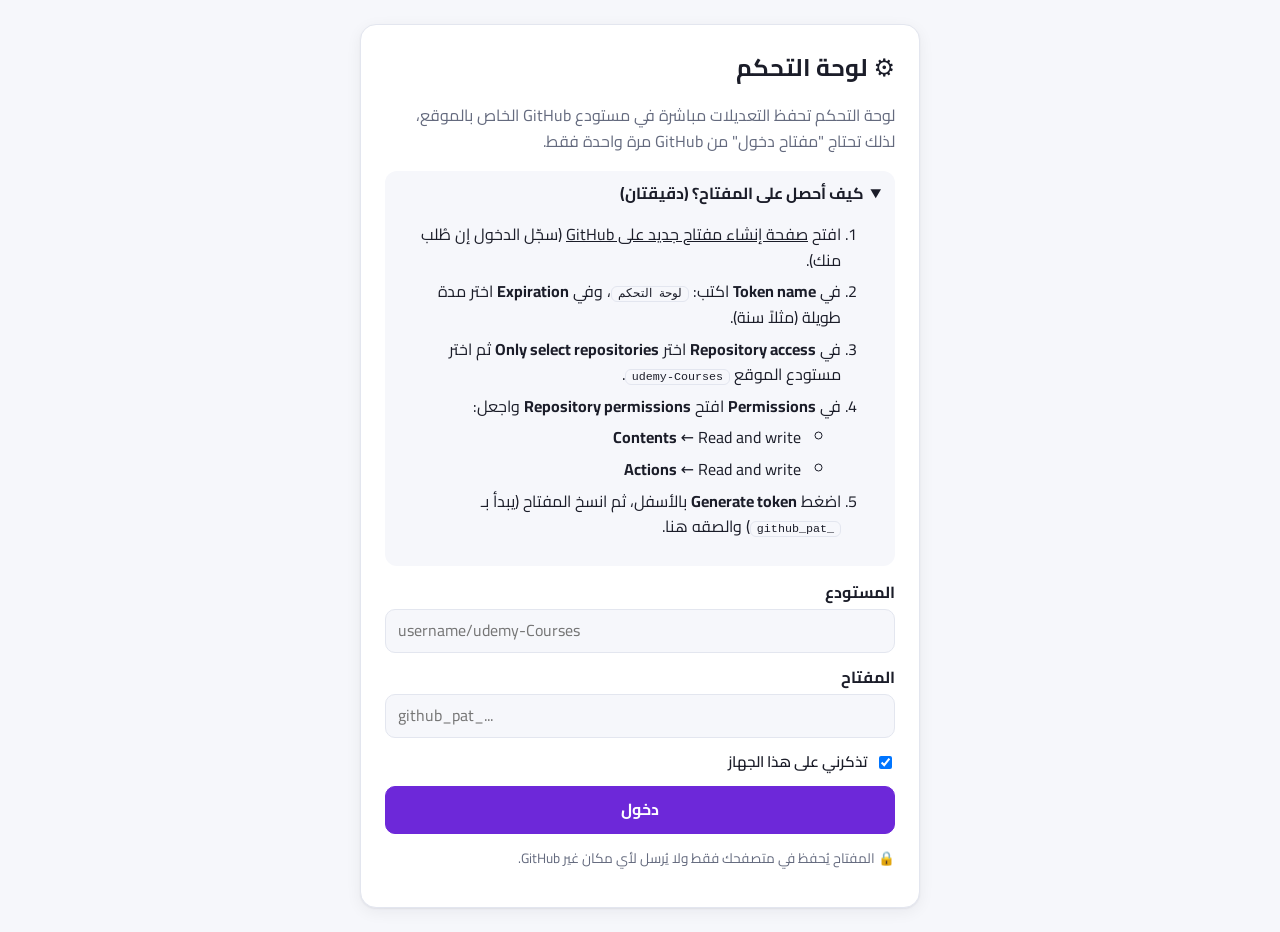
==== site/admin/index.html @ 8937a31c "Add admin dashboard and a debug mode for the scraper - site/admin: GitHub-token login, overview with" ====
<!doctype html>
<html lang="ar" dir="rtl">
<head>
  <meta charset="utf-8">
  <meta name="viewport" content="width=device-width, initial-scale=1">
  <meta name="robots" content="noindex, nofollow">
  <title>لوحة التحكم</title>
  <link rel="icon" href="data:image/svg+xml,<svg xmlns='http://www.w3.org/2000/svg' viewBox='0 0 100 100'><text y='.9em' font-size='90'>⚙️</text></svg>">
  <link href="https://fonts.googleapis.com/css2?family=Cairo:wght@400;600;700;800&display=swap" rel="stylesheet">
  <link rel="stylesheet" href="../style.css">
  <link rel="stylesheet" href="admin.css">
</head>
<body class="admin">
  <!-- Login -->
  <section id="login" class="login" hidden>
    <div class="login-card">
      <h1>⚙️ لوحة التحكم</h1>
      <p class="muted">لوحة التحكم تحفظ التعديلات مباشرة في مستودع GitHub الخاص بالموقع، لذلك تحتاج "مفتاح دخول" من GitHub مرة واحدة فقط.</p>

      <details class="steps" open>
        <summary>كيف أحصل على المفتاح؟ (دقيقتان)</summary>
        <ol>
          <li>افتح <a href="https://github.com/settings/personal-access-tokens/new" target="_blank" rel="noopener">صفحة إنشاء مفتاح جديد على GitHub</a> (سجّل الدخول إن طُلب منك).</li>
          <li>في <b>Token name</b> اكتب: <code>لوحة التحكم</code>، وفي <b>Expiration</b> اختر مدة طويلة (مثلاً سنة).</li>
          <li>في <b>Repository access</b> اختر <b>Only select repositories</b> ثم اختر مستودع الموقع <code id="repo-hint">udemy-Courses</code>.</li>
          <li>في <b>Permissions</b> افتح <b>Repository permissions</b> واجعل:
            <ul><li><b>Contents</b> ← Read and write</li><li><b>Actions</b> ← Read and write</li></ul>
          </li>
          <li>اضغط <b>Generate token</b> بالأسفل، ثم انسخ المفتاح (يبدأ بـ <code>github_pat_</code>) والصقه هنا.</li>
        </ol>
      </details>

      <form id="login-form">
        <label>المستودع <input id="login-repo" dir="ltr" placeholder="username/udemy-Courses" required></label>
        <label>المفتاح <input id="login-token" dir="ltr" type="password" placeholder="github_pat_..." required autocomplete="off"></label>
        <label class="check"><input id="login-remember" type="checkbox" checked> تذكرني على هذا الجهاز</label>
        <button class="btn primary" type="submit">دخول</button>
        <p id="login-error" class="error" hidden></p>
      </form>
      <p class="muted small">🔒 المفتاح يُحفظ في متصفحك فقط ولا يُرسل لأي مكان غير GitHub.</p>
    </div>
  </section>

  <!-- App -->
  <div id="app" class="layout" hidden>
    <aside class="side">
      <div class="side-brand">⚙️ لوحة التحكم</div>
      <nav id="nav">
        <a href="#overview" data-tab="overview">📊 نظرة عامة</a>
        <a href="#courses" data-tab="courses">🎓 الكورسات</a>
        <a href="#sources" data-tab="sources">📡 المصادر</a>
        <a href="#ads" data-tab="ads">💰 الإعلانات</a>
        <a href="#seo" data-tab="seo">🔍 السيو والإعدادات</a>
      </nav>
      <div class="side-foot">
        <a id="open-site" target="_blank" rel="noopener">🌐 فتح الموقع</a>
        <button id="logout" class="linklike" type="button">🚪 خروج</button>
      </div>
    </aside>
    <main class="content">
      <div id="view"></div>
    </main>
  </div>

  <div id="savebar" class="savebar" hidden>
    <span>لديك تغييرات غير محفوظة</span>
    <button id="discard" class="btn" type="button">تراجع</button>
    <button id="save" class="btn primary" type="button">💾 حفظ ونشر</button>
  </div>
  <div id="toast" class="toast" hidden></div>

  <script src="repo.js" onerror="window.SITE_REPO=''"></script>
  <script src="admin.js"></script>
</body>
</html>
---- site/style.css ----
:root {
  --bg: #f6f7fb;
  --surface: #ffffff;
  --text: #1b1d29;
  --muted: #646a7e;
  --border: #e3e6ef;
  --accent: #6d28d9;
  --accent-2: #a435f0;
  --accent-text: #ffffff;
  --ok: #0f8a4b;
  --ok-bg: #e3f6ec;
  --warn: #8a5a00;
  --warn-bg: #fff4d9;
  --new: #c2410c;
  --new-bg: #ffedd5;
  --pin: #1d4ed8;
  --pin-bg: #dbeafe;
  --shadow: 0 1px 2px rgb(16 24 40 / .06), 0 4px 16px rgb(16 24 40 / .06);
}
@media (prefers-color-scheme: dark) {
  :root:not([data-theme="light"]) {
    --bg: #0f1117; --surface: #181b24; --text: #eef0f6; --muted: #9aa1b5; --border: #2a2f3d;
    --accent: #a78bfa; --accent-2: #c084fc; --accent-text: #160b2e;
    --ok: #4ade80; --ok-bg: #12301f; --warn: #fbbf24; --warn-bg: #33270a;
    --new: #fb923c; --new-bg: #3a1d0a; --pin: #93c5fd; --pin-bg: #172554; --shadow: 0 1px 2px rgb(0 0 0 / .4);
  }
}
:root[data-theme="dark"] {
  --bg: #0f1117; --surface: #181b24; --text: #eef0f6; --muted: #9aa1b5; --border: #2a2f3d;
  --accent: #a78bfa; --accent-2: #c084fc; --accent-text: #160b2e;
  --ok: #4ade80; --ok-bg: #12301f; --warn: #fbbf24; --warn-bg: #33270a;
  --new: #fb923c; --new-bg: #3a1d0a; --pin: #93c5fd; --pin-bg: #172554; --shadow: 0 1px 2px rgb(0 0 0 / .4);
}

* { box-sizing: border-box; }
body {
  margin: 0; background: var(--bg); color: var(--text);
  font-family: "Cairo", system-ui, sans-serif; line-height: 1.6;
}
a { color: inherit; }
.wrap { max-width: 1200px; margin: 0 auto; padding: 0 16px; }

/* Hero */
.hero {
  background: linear-gradient(135deg, #3b0764, #6d28d9 55%, #a435f0);
  color: #fff; padding: 20px 0 40px;
}
.topbar { display: flex; justify-content: space-between; align-items: center; }
.brand { text-decoration: none; font-weight: 800; font-size: 1.15rem; }
.icon-btn {
  background: rgb(255 255 255 / .15); border: 0; color: #fff; border-radius: 10px;
  width: 40px; height: 40px; font-size: 1.1rem; cursor: pointer;
}
.hero h1 { font-size: clamp(1.7rem, 4.5vw, 2.8rem); margin: 28px 0 6px; line-height: 1.25; }
.hero h1 em { font-style: normal; color: #fde68a; }
.lead { max-width: 640px; opacity: .9; margin: 0 0 18px; }
.stats { display: flex; flex-wrap: wrap; gap: 10px; }
.stats span { background: rgb(255 255 255 / .14); padding: 4px 14px; border-radius: 999px; font-size: .92rem; }

/* Controls */
.controls {
  display: flex; flex-wrap: wrap; gap: 10px; align-items: center;
  background: var(--surface); border: 1px solid var(--border); box-shadow: var(--shadow);
  border-radius: 14px; padding: 12px; margin-top: -24px; position: relative;
}
.controls input[type="search"] { flex: 1 1 260px; }
.controls input[type="search"], .controls select {
  font: inherit; color: var(--text); background: var(--bg); border: 1px solid var(--border);
  border-radius: 10px; padding: 8px 12px; min-height: 42px;
}
.check { display: flex; gap: 6px; align-items: center; font-size: .95rem; cursor: pointer; }
.chips { display: flex; flex-wrap: wrap; gap: 8px; margin: 14px 0 6px; }
.chip {
  font: inherit; font-size: .9rem; border: 1px solid var(--border); background: var(--surface); color: var(--text);
  border-radius: 999px; padding: 4px 14px; cursor: pointer;
}
.chip[aria-pressed="true"] { background: var(--accent); border-color: var(--accent); color: var(--accent-text); }

/* Grid & cards */
.grid { display: grid; grid-template-columns: repeat(auto-fill, minmax(260px, 1fr)); gap: 18px; margin: 14px 0 24px; }
.card {
  display: flex; flex-direction: column; background: var(--surface); border: 1px solid var(--border);
  border-radius: 14px; overflow: hidden; box-shadow: var(--shadow); transition: transform .15s;
}
.card:hover { transform: translateY(-2px); }
.thumb { display: block; aspect-ratio: 16 / 9; position: relative; background: linear-gradient(135deg, #6d28d9, #a435f0); }
.thumb img { width: 100%; height: 100%; object-fit: cover; display: block; position: relative; z-index: 1; }
.thumb .ph {
  position: absolute; inset: 0; display: grid; place-items: center; color: #fff;
  font-weight: 800; font-size: 1.4rem; opacity: .9;
}
.thumb img:not([src]), .thumb img[src=""] { display: none; }
.body { padding: 12px 14px 14px; display: flex; flex-direction: column; flex: 1; }
.meta { display: flex; flex-wrap: wrap; gap: 6px; }
.badge { font-size: .75rem; font-weight: 700; padding: 1px 10px; border-radius: 999px; background: var(--bg); color: var(--muted); }
.badge.new { background: var(--new-bg); color: var(--new); }
.badge.pin { background: var(--pin-bg); color: var(--pin); }
.badge.ok { background: var(--ok-bg); color: var(--ok); }
.badge.unknown { background: var(--warn-bg); color: var(--warn); }
.title {
  font-size: 1rem; margin: 8px 0 2px; line-height: 1.45; direction: auto; unicode-bidi: plaintext; text-align: start;
  display: -webkit-box; -webkit-line-clamp: 2; -webkit-box-orient: vertical; overflow: hidden;
}
.time { color: var(--muted); font-size: .85rem; margin: 0 0 12px; }
.actions { display: flex; gap: 6px; margin-top: auto; flex-wrap: wrap; }
.btn {
  font: inherit; font-size: .88rem; font-weight: 700; text-decoration: none; text-align: center; cursor: pointer;
  border-radius: 10px; padding: 7px 12px; border: 1px solid var(--border); background: var(--surface); color: var(--text);
}
.btn.primary { flex: 1 1 100%; background: var(--accent); border-color: var(--accent); color: var(--accent-text); }
.btn.ghost { color: var(--muted); flex: 1; }
.btn.copy { flex: 1; }
.btn.copy { font-family: ui-monospace, monospace; font-size: .8rem; direction: ltr; }
.btn.copy[hidden] { display: none; }

.message { text-align: center; color: var(--muted); padding: 40px 0; }
.more { text-align: center; margin-bottom: 40px; }
.more button { font: inherit; font-weight: 700; padding: 10px 28px; border-radius: 12px; border: 1px solid var(--border); background: var(--surface); color: var(--text); cursor: pointer; }

.footer { border-top: 1px solid var(--border); color: var(--muted); font-size: .9rem; padding: 18px 0 28px; }
.footer a { color: var(--accent); font-weight: 700; }

.title a { text-decoration: none; }
.title a:hover { color: var(--accent); }
.social { display: flex; gap: 16px; }
.social a[hidden] { display: none; }
[hidden] { display: none !important; }

/* Ad slots */
.ad { margin: 16px 0; text-align: center; overflow: hidden; }
.grid > .ad { grid-column: 1 / -1; margin: 0; }

/* Course page */
.hero.slim { padding: 16px 0; }
.back { color: #fff; text-decoration: none; font-weight: 700; opacity: .9; }
.course-page { padding-top: 20px; }
.course {
  display: grid; grid-template-columns: minmax(0, 420px) 1fr; gap: 24px; align-items: start;
  background: var(--surface); border: 1px solid var(--border); border-radius: 16px; padding: 16px; box-shadow: var(--shadow);
}
@media (max-width: 760px) { .course { grid-template-columns: 1fr; } }
.course-media {
  position: relative; aspect-ratio: 16 / 9; border-radius: 12px; overflow: hidden;
  background: linear-gradient(135deg, #6d28d9, #a435f0);
}
.course-media img { width: 100%; height: 100%; object-fit: cover; display: block; position: relative; z-index: 1; }
.course-media .ph { position: absolute; inset: 0; display: grid; place-items: center; color: #fff; font-weight: 800; font-size: 1.6rem; }
.course h1 { font-size: clamp(1.3rem, 3vw, 1.9rem); line-height: 1.35; margin: 10px 0 8px; unicode-bidi: plaintext; text-align: start; }
.course-desc { color: var(--muted); margin: 0 0 8px; }
.course .time a { color: var(--accent); }

.unlock {
  margin: 20px 0; padding: 22px; border-radius: 16px; text-align: center;
  background: var(--surface); border: 2px dashed var(--accent); box-shadow: var(--shadow);
}
.unlock-wait { display: flex; gap: 18px; align-items: center; justify-content: center; text-align: start; flex-wrap: wrap; }
.unlock-wait h2 { margin: 0 0 4px; font-size: 1.2rem; }
.unlock-wait p { margin: 0; color: var(--muted); }
.ring {
  --p: 0; width: 86px; height: 86px; border-radius: 50%; flex: none; display: grid; place-items: center;
  background: conic-gradient(var(--accent) calc(var(--p) * 360deg), var(--border) 0);
  transition: background .3s;
}
.ring span {
  width: 68px; height: 68px; border-radius: 50%; background: var(--surface); display: grid; place-items: center;
  font-size: 1.6rem; font-weight: 800; color: var(--accent);
}
.btn.big { display: inline-block; font-size: 1.15rem; padding: 14px 32px; border-radius: 14px; }
.unlock-ready .btn.copy { flex: none; }
.hint { color: var(--muted); font-size: .85rem; }
.section-title { font-size: 1.25rem; margin: 28px 0 0; }
---- site/admin/admin.css ----
body.admin { min-height: 100vh; }
.muted { color: var(--muted); }
.small { font-size: .85rem; }
.error { color: #dc2626; font-weight: 700; }
code { background: var(--bg); border: 1px solid var(--border); border-radius: 6px; padding: 0 6px; font-size: .9em; direction: ltr; unicode-bidi: isolate; }

input, textarea, select {
  font: inherit; color: var(--text); background: var(--bg); border: 1px solid var(--border);
  border-radius: 10px; padding: 8px 12px; width: 100%;
}
textarea { min-height: 110px; font-family: ui-monospace, monospace; font-size: .85rem; direction: ltr; }
input:focus, textarea:focus, select:focus { outline: 2px solid var(--accent); outline-offset: 1px; }
label { display: block; font-weight: 700; margin: 0 0 12px; }
label > input, label > textarea, label > select { margin-top: 4px; font-weight: 400; }
label .hint { display: block; font-weight: 400; color: var(--muted); font-size: .82rem; }
.check { display: flex; gap: 8px; align-items: center; font-weight: 600; }
.check input { width: auto; }

/* Login */
.login { display: grid; place-items: center; padding: 24px 16px; }
.login-card {
  width: 100%; max-width: 560px; background: var(--surface); border: 1px solid var(--border);
  border-radius: 16px; padding: 24px; box-shadow: var(--shadow);
}
.login-card h1 { margin: 0 0 6px; }
.steps { background: var(--bg); border-radius: 12px; padding: 10px 14px; margin: 14px 0; }
.steps summary { font-weight: 700; cursor: pointer; }
.steps li { margin: 6px 0; }
#login-form .btn { width: 100%; padding: 10px; font-size: 1rem; }

/* Layout */
.layout { display: grid; grid-template-columns: 230px 1fr; min-height: 100vh; }
.side {
  background: var(--surface); border-inline-end: 1px solid var(--border); padding: 18px 12px;
  display: flex; flex-direction: column; gap: 8px; position: sticky; top: 0; height: 100vh;
}
.side-brand { font-weight: 800; font-size: 1.1rem; padding: 0 10px 12px; }
#nav { display: flex; flex-direction: column; gap: 4px; }
#nav a, .side-foot a, .linklike {
  display: block; text-decoration: none; padding: 9px 12px; border-radius: 10px; font-weight: 600;
  color: var(--text); background: none; border: 0; font: inherit; text-align: start; cursor: pointer; width: 100%;
}
#nav a:hover, .side-foot a:hover, .linklike:hover { background: var(--bg); }
#nav a.active { background: var(--accent); color: var(--accent-text); }
.side-foot { margin-top: auto; }
.content { padding: 24px; min-width: 0; padding-bottom: 100px; }
@media (max-width: 820px) {
  .layout { grid-template-columns: 1fr; }
  .side { position: static; height: auto; flex-direction: row; flex-wrap: wrap; align-items: center; padding: 10px; }
  .side-brand { display: none; }
  #nav { flex-direction: row; overflow-x: auto; flex: 1 1 100%; }
  #nav a { white-space: nowrap; }
  .side-foot { display: flex; margin: 0; }
  .side-foot a, .linklike { width: auto; }
  .content { padding: 16px; padding-bottom: 100px; }
}

/* Panels */
.page-head { display: flex; justify-content: space-between; align-items: center; gap: 12px; flex-wrap: wrap; margin-bottom: 16px; }
.page-head h1 { margin: 0; font-size: 1.5rem; }
.panel {
  background: var(--surface); border: 1px solid var(--border); border-radius: 14px;
  padding: 18px; box-shadow: var(--shadow); margin-bottom: 18px;
}
.panel h2 { margin: 0 0 4px; font-size: 1.1rem; }
.panel > p.muted { margin-top: 0; }
.tiles { display: grid; grid-template-columns: repeat(auto-fit, minmax(170px, 1fr)); gap: 12px; margin-bottom: 18px; }
.tile { background: var(--surface); border: 1px solid var(--border); border-radius: 14px; padding: 14px 16px; box-shadow: var(--shadow); }
.tile .num { font-size: 1.8rem; font-weight: 800; line-height: 1.2; }
.tile .lbl { color: var(--muted); font-size: .9rem; }
.row2 { display: grid; grid-template-columns: 1fr 1fr; gap: 0 16px; }
@media (max-width: 640px) { .row2 { grid-template-columns: 1fr; } }

/* Lists */
.list { display: flex; flex-direction: column; }
.item { display: flex; gap: 12px; align-items: center; padding: 10px 0; border-bottom: 1px solid var(--border); }
.item:last-child { border-bottom: 0; }
.item .grow { flex: 1; min-width: 0; }
.item .t { font-weight: 700; unicode-bidi: plaintext; text-align: start; overflow: hidden; text-overflow: ellipsis; white-space: nowrap; }
.item .s { color: var(--muted); font-size: .82rem; }
.item img, .item .noimg { width: 72px; height: 40px; object-fit: cover; border-radius: 6px; flex: none; background: linear-gradient(135deg, #6d28d9, #a435f0); }
.item .btns { display: flex; gap: 6px; flex: none; }
.btn.sm { padding: 4px 10px; font-size: .8rem; flex: none; }
.btn.on { background: var(--accent); border-color: var(--accent); color: var(--accent-text); }
.btn.danger { color: #dc2626; }
.toolbar { display: flex; gap: 8px; flex-wrap: wrap; margin-bottom: 10px; }
.toolbar input { flex: 1 1 220px; width: auto; }
.toolbar select { width: auto; }
.badge.err { background: #fee2e2; color: #b91c1c; }
.dot { display: inline-block; width: 9px; height: 9px; border-radius: 50%; margin-inline-end: 6px; }
.dot.ok { background: #16a34a; } .dot.bad { background: #dc2626; } .dot.run { background: #f59e0b; animation: pulse 1s infinite; }
@keyframes pulse { 50% { opacity: .3; } }
.inline-form { display: flex; gap: 8px; flex-wrap: wrap; align-items: flex-end; }
.inline-form label { flex: 1 1 200px; margin: 0; }

/* Switch */
.switch { position: relative; display: inline-flex; align-items: center; gap: 8px; cursor: pointer; font-weight: 700; margin: 0; }
.switch input { appearance: none; width: 42px; height: 24px; border-radius: 999px; background: var(--border); position: relative; padding: 0; margin: 0; cursor: pointer; transition: background .2s; flex: none; }
.switch input::after { content: ""; position: absolute; top: 3px; inset-inline-start: 3px; width: 18px; height: 18px; border-radius: 50%; background: #fff; transition: inset-inline-start .2s; }
.switch input:checked { background: var(--accent); }
.switch input:checked::after { inset-inline-start: 21px; }
.slot-head { display: flex; justify-content: space-between; align-items: center; gap: 10px; margin-bottom: 8px; }

.help { background: var(--bg); border-radius: 12px; padding: 12px 14px; font-size: .92rem; }
.help ol, .help ul { margin: 6px 0; padding-inline-start: 20px; }
.help li { margin: 4px 0; }

/* Save bar & toast */
.savebar {
  position: fixed; bottom: 16px; inset-inline: 16px; margin: auto; max-width: 620px; z-index: 10;
  display: flex; gap: 10px; align-items: center; background: var(--text); color: var(--bg);
  padding: 10px 14px; border-radius: 14px; box-shadow: 0 10px 30px rgb(0 0 0 / .25);
}
.savebar span { flex: 1; font-weight: 700; }
.toast {
  position: fixed; top: 16px; inset-inline: 16px; margin: auto; max-width: 520px; z-index: 11; text-align: center;
  background: var(--surface); border: 1px solid var(--border); border-radius: 12px; padding: 12px 16px;
  box-shadow: 0 10px 30px rgb(0 0 0 / .2); font-weight: 700;
}
.toast.bad { border-color: #dc2626; color: #dc2626; }
.empty { text-align: center; color: var(--muted); padding: 24px 0; }

/* The site stylesheet stretches .btn.primary inside cards; not wanted here. */
.admin .btn.primary { flex: none; }
.admin .btn { white-space: nowrap; }
.savebar span { white-space: normal; min-width: 0; }
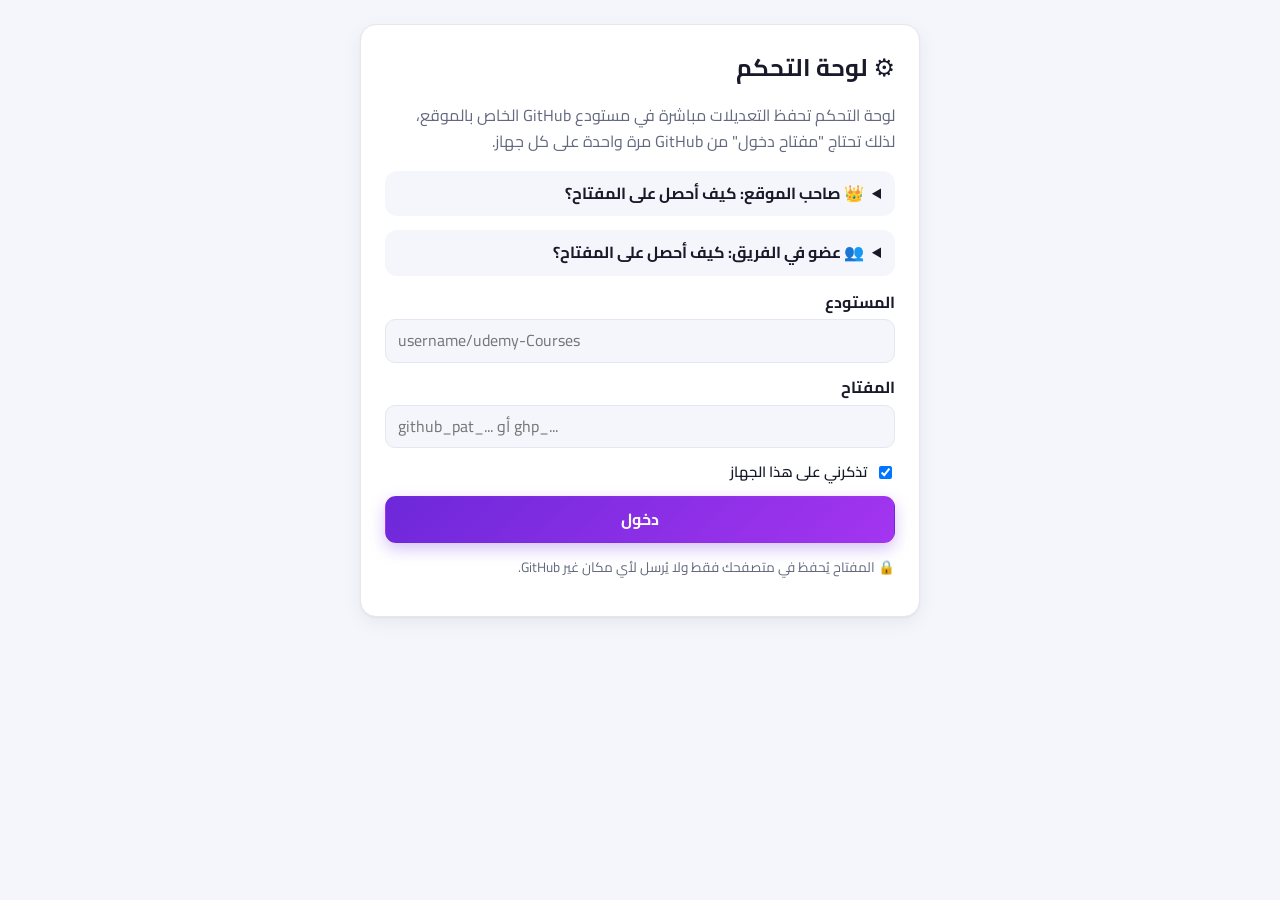
==== commit 3fb85f57: "Full-control dashboard, users and permissions, and wider SEO Dashboard (site/admin): - overview with" ====
--- a/site/admin/index.html
+++ b/site/admin/index.html
@@ -9,30 +9,38 @@
   <link href="https://fonts.googleapis.com/css2?family=Cairo:wght@400;600;700;800&display=swap" rel="stylesheet">
   <link rel="stylesheet" href="../style.css">
   <link rel="stylesheet" href="admin.css">
+  <script>try{var t=localStorage.getItem("theme");if(t)document.documentElement.dataset.theme=t}catch(e){}</script>
 </head>
 <body class="admin">
   <!-- Login -->
   <section id="login" class="login" hidden>
     <div class="login-card">
       <h1>⚙️ لوحة التحكم</h1>
-      <p class="muted">لوحة التحكم تحفظ التعديلات مباشرة في مستودع GitHub الخاص بالموقع، لذلك تحتاج "مفتاح دخول" من GitHub مرة واحدة فقط.</p>
+      <p class="muted">لوحة التحكم تحفظ التعديلات مباشرة في مستودع GitHub الخاص بالموقع، لذلك تحتاج "مفتاح دخول" من GitHub مرة واحدة على كل جهاز.</p>
 
-      <details class="steps" open>
-        <summary>كيف أحصل على المفتاح؟ (دقيقتان)</summary>
+      <details class="steps">
+        <summary>👑 صاحب الموقع: كيف أحصل على المفتاح؟</summary>
         <ol>
-          <li>افتح <a href="https://github.com/settings/personal-access-tokens/new" target="_blank" rel="noopener">صفحة إنشاء مفتاح جديد على GitHub</a> (سجّل الدخول إن طُلب منك).</li>
-          <li>في <b>Token name</b> اكتب: <code>لوحة التحكم</code>، وفي <b>Expiration</b> اختر مدة طويلة (مثلاً سنة).</li>
-          <li>في <b>Repository access</b> اختر <b>Only select repositories</b> ثم اختر مستودع الموقع <code id="repo-hint">udemy-Courses</code>.</li>
-          <li>في <b>Permissions</b> افتح <b>Repository permissions</b> واجعل:
-            <ul><li><b>Contents</b> ← Read and write</li><li><b>Actions</b> ← Read and write</li></ul>
-          </li>
-          <li>اضغط <b>Generate token</b> بالأسفل، ثم انسخ المفتاح (يبدأ بـ <code>github_pat_</code>) والصقه هنا.</li>
+          <li>افتح <a href="https://github.com/settings/personal-access-tokens/new" target="_blank" rel="noopener">صفحة إنشاء مفتاح جديد</a>.</li>
+          <li><b>Token name</b>: أي اسم، و<b>Expiration</b>: مدة طويلة.</li>
+          <li><b>Repository access</b> ← <b>Only select repositories</b> ← اختر <code class="repo-hint">udemy-Courses</code>.</li>
+          <li><b>Permissions</b> ← اجعل <b>Contents</b> و <b>Actions</b> = Read and write
+            (وأضف <b>Administration</b> = Read and write إذا أردت دعوة مستخدمين من اللوحة).</li>
+          <li>اضغط <b>Generate token</b> وانسخ المفتاح والصقه هنا.</li>
+        </ol>
+      </details>
+      <details class="steps">
+        <summary>👥 عضو في الفريق: كيف أحصل على المفتاح؟</summary>
+        <ol>
+          <li>اقبل دعوة صاحب الموقع (تصلك على بريدك أو في <a href="https://github.com/notifications" target="_blank" rel="noopener">إشعارات GitHub</a>).</li>
+          <li>افتح <a href="https://github.com/settings/tokens/new?scopes=repo,workflow&description=dashboard" target="_blank" rel="noopener">صفحة إنشاء مفتاح (classic)</a> — الصلاحيات <b>repo</b> و <b>workflow</b> محددة مسبقاً.</li>
+          <li>اختر مدة الصلاحية، واضغط <b>Generate token</b>، وانسخ المفتاح والصقه هنا.</li>
         </ol>
       </details>
 
       <form id="login-form">
         <label>المستودع <input id="login-repo" dir="ltr" placeholder="username/udemy-Courses" required></label>
-        <label>المفتاح <input id="login-token" dir="ltr" type="password" placeholder="github_pat_..." required autocomplete="off"></label>
+        <label>المفتاح <input id="login-token" dir="ltr" type="password" placeholder="github_pat_... أو ghp_..." required autocomplete="off"></label>
         <label class="check"><input id="login-remember" type="checkbox" checked> تذكرني على هذا الجهاز</label>
         <button class="btn primary" type="submit">دخول</button>
         <p id="login-error" class="error" hidden></p>
@@ -45,15 +53,11 @@
   <div id="app" class="layout" hidden>
     <aside class="side">
       <div class="side-brand">⚙️ لوحة التحكم</div>
-      <nav id="nav">
-        <a href="#overview" data-tab="overview">📊 نظرة عامة</a>
-        <a href="#courses" data-tab="courses">🎓 الكورسات</a>
-        <a href="#sources" data-tab="sources">📡 المصادر</a>
-        <a href="#ads" data-tab="ads">💰 الإعلانات</a>
-        <a href="#seo" data-tab="seo">🔍 السيو والإعدادات</a>
-      </nav>
+      <div class="me" id="me"></div>
+      <nav id="nav"></nav>
       <div class="side-foot">
         <a id="open-site" target="_blank" rel="noopener">🌐 فتح الموقع</a>
+        <button id="theme-admin" class="linklike" type="button">🌓 الوضع الليلي</button>
         <button id="logout" class="linklike" type="button">🚪 خروج</button>
       </div>
     </aside>
@@ -63,13 +67,14 @@
   </div>
 
   <div id="savebar" class="savebar" hidden>
-    <span>لديك تغييرات غير محفوظة</span>
+    <span id="savebar-text">لديك تغييرات غير محفوظة</span>
     <button id="discard" class="btn" type="button">تراجع</button>
     <button id="save" class="btn primary" type="button">💾 حفظ ونشر</button>
   </div>
   <div id="toast" class="toast" hidden></div>
 
   <script src="repo.js" onerror="window.SITE_REPO=''"></script>
+  <script src="defaults.js"></script>
   <script src="admin.js"></script>
 </body>
 </html>
--- a/site/style.css
+++ b/site/style.css
@@ -1,171 +1,309 @@
+/* ============ Theme tokens ============ */
 :root {
-  --bg: #f6f7fb;
+  --bg: #f5f6fb;
   --surface: #ffffff;
-  --text: #1b1d29;
-  --muted: #646a7e;
-  --border: #e3e6ef;
+  --surface-2: #f0f1f8;
+  --text: #181a2a;
+  --muted: #62687d;
+  --border: #e4e6f0;
   --accent: #6d28d9;
   --accent-2: #a435f0;
+  --accent-soft: #efe7ff;
   --accent-text: #ffffff;
-  --ok: #0f8a4b;
-  --ok-bg: #e3f6ec;
-  --warn: #8a5a00;
-  --warn-bg: #fff4d9;
-  --new: #c2410c;
-  --new-bg: #ffedd5;
-  --pin: #1d4ed8;
-  --pin-bg: #dbeafe;
-  --shadow: 0 1px 2px rgb(16 24 40 / .06), 0 4px 16px rgb(16 24 40 / .06);
+  --free: #16a34a;
+  --star: #f59e0b;
+  --ok: #0f8a4b; --ok-bg: #e3f6ec;
+  --warn: #8a5a00; --warn-bg: #fff4d9;
+  --new: #c2410c; --new-bg: #ffedd5;
+  --pin: #1d4ed8; --pin-bg: #dbeafe;
+  --shadow: 0 1px 2px rgb(16 24 40 / .05), 0 6px 20px rgb(16 24 40 / .06);
+  --shadow-hover: 0 4px 10px rgb(16 24 40 / .08), 0 18px 40px rgb(76 29 149 / .14);
+  --radius: 16px;
 }
 @media (prefers-color-scheme: dark) {
   :root:not([data-theme="light"]) {
-    --bg: #0f1117; --surface: #181b24; --text: #eef0f6; --muted: #9aa1b5; --border: #2a2f3d;
-    --accent: #a78bfa; --accent-2: #c084fc; --accent-text: #160b2e;
+    --bg: #0d0f17; --surface: #161925; --surface-2: #1d2130; --text: #eef0f7; --muted: #9ba2b7; --border: #272c3c;
+    --accent: #a78bfa; --accent-2: #c084fc; --accent-soft: #261c45; --accent-text: #160b2e;
+    --free: #4ade80; --star: #fbbf24;
     --ok: #4ade80; --ok-bg: #12301f; --warn: #fbbf24; --warn-bg: #33270a;
-    --new: #fb923c; --new-bg: #3a1d0a; --pin: #93c5fd; --pin-bg: #172554; --shadow: 0 1px 2px rgb(0 0 0 / .4);
+    --new: #fb923c; --new-bg: #3a1d0a; --pin: #93c5fd; --pin-bg: #172554;
+    --shadow: 0 1px 2px rgb(0 0 0 / .45); --shadow-hover: 0 12px 34px rgb(0 0 0 / .55);
   }
 }
 :root[data-theme="dark"] {
-  --bg: #0f1117; --surface: #181b24; --text: #eef0f6; --muted: #9aa1b5; --border: #2a2f3d;
-  --accent: #a78bfa; --accent-2: #c084fc; --accent-text: #160b2e;
+  --bg: #0d0f17; --surface: #161925; --surface-2: #1d2130; --text: #eef0f7; --muted: #9ba2b7; --border: #272c3c;
+  --accent: #a78bfa; --accent-2: #c084fc; --accent-soft: #261c45; --accent-text: #160b2e;
+  --free: #4ade80; --star: #fbbf24;
   --ok: #4ade80; --ok-bg: #12301f; --warn: #fbbf24; --warn-bg: #33270a;
-  --new: #fb923c; --new-bg: #3a1d0a; --pin: #93c5fd; --pin-bg: #172554; --shadow: 0 1px 2px rgb(0 0 0 / .4);
-}
-
+  --new: #fb923c; --new-bg: #3a1d0a; --pin: #93c5fd; --pin-bg: #172554;
+  --shadow: 0 1px 2px rgb(0 0 0 / .45); --shadow-hover: 0 12px 34px rgb(0 0 0 / .55);
+}
+
+/* ============ Base ============ */
 * { box-sizing: border-box; }
+html { scroll-behavior: smooth; }
 body {
   margin: 0; background: var(--bg); color: var(--text);
   font-family: "Cairo", system-ui, sans-serif; line-height: 1.6;
+  -webkit-font-smoothing: antialiased;
 }
 a { color: inherit; }
-.wrap { max-width: 1200px; margin: 0 auto; padding: 0 16px; }
-
-/* Hero */
+img { max-width: 100%; }
+[hidden] { display: none !important; }
+.wrap { max-width: 1240px; margin: 0 auto; padding: 0 16px; }
+
+/* ============ Top bar (sticky) ============ */
+.topnav {
+  position: sticky; top: 0; z-index: 20;
+  background: rgb(from var(--surface) r g b / .85); backdrop-filter: saturate(1.4) blur(10px);
+  border-bottom: 1px solid var(--border);
+}
+@supports not (color: rgb(from red r g b)) { .topnav { background: var(--surface); } }
+.topbar { display: flex; justify-content: space-between; align-items: center; gap: 12px; min-height: 60px; }
+.brand { display: flex; align-items: center; gap: 10px; text-decoration: none; font-weight: 800; font-size: 1.12rem; }
+.brand-logo {
+  width: 36px; height: 36px; border-radius: 10px; display: grid; place-items: center; font-size: 1.1rem;
+  background: linear-gradient(135deg, var(--accent), var(--accent-2)); color: #fff;
+}
+.nav-actions { display: flex; align-items: center; gap: 8px; }
+.icon-btn {
+  background: var(--surface-2); border: 1px solid var(--border); color: var(--text); border-radius: 10px;
+  width: 40px; height: 40px; font-size: 1.05rem; cursor: pointer; display: grid; place-items: center; text-decoration: none;
+}
+.back { font-weight: 700; text-decoration: none; color: var(--muted); }
+.nav-links { display: flex; gap: 4px; margin-inline-start: auto; overflow-x: auto; }
+.nav-links a { text-decoration: none; font-weight: 700; font-size: .92rem; padding: 6px 12px; border-radius: 10px; white-space: nowrap; color: var(--muted); }
+.nav-links a:hover { background: var(--surface-2); color: var(--accent); }
+.brand-logo img { width: 100%; height: 100%; object-fit: cover; border-radius: 10px; }
+.announce { color: #fff; text-align: center; font-weight: 700; font-size: .92rem; padding: 8px 16px; }
+.announce a { color: inherit; }
+.back:hover { color: var(--accent); }
+
+/* ============ Hero ============ */
 .hero {
-  background: linear-gradient(135deg, #3b0764, #6d28d9 55%, #a435f0);
-  color: #fff; padding: 20px 0 40px;
-}
-.topbar { display: flex; justify-content: space-between; align-items: center; }
-.brand { text-decoration: none; font-weight: 800; font-size: 1.15rem; }
-.icon-btn {
-  background: rgb(255 255 255 / .15); border: 0; color: #fff; border-radius: 10px;
-  width: 40px; height: 40px; font-size: 1.1rem; cursor: pointer;
-}
-.hero h1 { font-size: clamp(1.7rem, 4.5vw, 2.8rem); margin: 28px 0 6px; line-height: 1.25; }
-.hero h1 em { font-style: normal; color: #fde68a; }
-.lead { max-width: 640px; opacity: .9; margin: 0 0 18px; }
-.stats { display: flex; flex-wrap: wrap; gap: 10px; }
-.stats span { background: rgb(255 255 255 / .14); padding: 4px 14px; border-radius: 999px; font-size: .92rem; }
-
-/* Controls */
-.controls {
-  display: flex; flex-wrap: wrap; gap: 10px; align-items: center;
+  position: relative; overflow: hidden; color: #fff; padding: 46px 0 70px;
+  background:
+    radial-gradient(900px 400px at 85% -10%, rgb(255 255 255 / .18), transparent 60%),
+    radial-gradient(700px 360px at 0% 110%, rgb(250 204 21 / .18), transparent 60%),
+    linear-gradient(135deg, #2e1065, #6d28d9 55%, #a435f0);
+}
+.hero::after {
+  content: ""; position: absolute; inset: 0; pointer-events: none; opacity: .12;
+  background-image: radial-gradient(#fff 1px, transparent 1px); background-size: 22px 22px;
+}
+.hero .wrap { position: relative; z-index: 1; }
+.eyebrow {
+  display: inline-flex; align-items: center; gap: 8px; font-weight: 700; font-size: .85rem;
+  background: rgb(255 255 255 / .14); border: 1px solid rgb(255 255 255 / .22); padding: 4px 12px; border-radius: 999px;
+}
+.eyebrow .dot { width: 8px; height: 8px; border-radius: 50%; background: #4ade80; box-shadow: 0 0 0 4px rgb(74 222 128 / .25); }
+.hero h1 { font-size: clamp(1.9rem, 5vw, 3.2rem); margin: 14px 0 8px; line-height: 1.2; font-weight: 800; }
+.hero h1 .hl { color: #fde68a; }
+.lead { max-width: 640px; opacity: .92; margin: 0 0 22px; font-size: 1.05rem; }
+.hero-search {
+  display: flex; align-items: center; gap: 8px; max-width: 640px; background: #fff; border-radius: 16px; padding: 6px 6px 6px 8px;
+  box-shadow: 0 18px 40px rgb(30 0 80 / .35);
+}
+.hero-search .ico { padding-inline-start: 10px; font-size: 1.1rem; color: #6b7280; }
+.hero-search input {
+  flex: 1; border: 0; outline: 0; font: inherit; font-size: 1.02rem; color: #111827; background: transparent; padding: 10px 4px; min-width: 0;
+}
+.hero-search .btn { flex: none; }
+.stats { display: flex; flex-wrap: wrap; gap: 10px; margin-top: 18px; }
+.stat { background: rgb(255 255 255 / .13); border: 1px solid rgb(255 255 255 / .18); padding: 6px 14px; border-radius: 12px; font-size: .92rem; }
+.stat b { font-size: 1.05rem; }
+
+/* ============ Filters ============ */
+.toolbar {
+  position: relative; margin-top: -32px; z-index: 2;
   background: var(--surface); border: 1px solid var(--border); box-shadow: var(--shadow);
-  border-radius: 14px; padding: 12px; margin-top: -24px; position: relative;
-}
-.controls input[type="search"] { flex: 1 1 260px; }
-.controls input[type="search"], .controls select {
-  font: inherit; color: var(--text); background: var(--bg); border: 1px solid var(--border);
-  border-radius: 10px; padding: 8px 12px; min-height: 42px;
-}
-.check { display: flex; gap: 6px; align-items: center; font-size: .95rem; cursor: pointer; }
-.chips { display: flex; flex-wrap: wrap; gap: 8px; margin: 14px 0 6px; }
+  border-radius: var(--radius); padding: 12px;
+}
+.chips { display: flex; gap: 8px; overflow-x: auto; padding: 2px 2px 8px; scrollbar-width: thin; }
 .chip {
-  font: inherit; font-size: .9rem; border: 1px solid var(--border); background: var(--surface); color: var(--text);
-  border-radius: 999px; padding: 4px 14px; cursor: pointer;
-}
+  flex: none; font: inherit; font-size: .88rem; font-weight: 600; border: 1px solid var(--border); background: var(--surface-2);
+  color: var(--text); border-radius: 999px; padding: 5px 14px; cursor: pointer; white-space: nowrap; transition: .15s;
+}
+.chip:hover { border-color: var(--accent); }
 .chip[aria-pressed="true"] { background: var(--accent); border-color: var(--accent); color: var(--accent-text); }
-
-/* Grid & cards */
-.grid { display: grid; grid-template-columns: repeat(auto-fill, minmax(260px, 1fr)); gap: 18px; margin: 14px 0 24px; }
+.chip small { opacity: .7; font-weight: 500; }
+.filters { display: flex; flex-wrap: wrap; gap: 10px; align-items: center; padding-top: 8px; border-top: 1px solid var(--border); }
+.filters .count { margin-inline-end: auto; color: var(--muted); font-size: .92rem; }
+.filters select {
+  font: inherit; font-size: .92rem; color: var(--text); background: var(--surface-2); border: 1px solid var(--border);
+  border-radius: 10px; padding: 6px 10px; min-height: 38px;
+}
+.check { display: flex; gap: 6px; align-items: center; font-size: .92rem; cursor: pointer; }
+
+/* ============ Grid & cards ============ */
+.grid { display: grid; grid-template-columns: repeat(auto-fill, minmax(270px, 1fr)); gap: 20px; margin: 22px 0 28px; }
 .card {
-  display: flex; flex-direction: column; background: var(--surface); border: 1px solid var(--border);
-  border-radius: 14px; overflow: hidden; box-shadow: var(--shadow); transition: transform .15s;
-}
-.card:hover { transform: translateY(-2px); }
-.thumb { display: block; aspect-ratio: 16 / 9; position: relative; background: linear-gradient(135deg, #6d28d9, #a435f0); }
-.thumb img { width: 100%; height: 100%; object-fit: cover; display: block; position: relative; z-index: 1; }
-.thumb .ph {
-  position: absolute; inset: 0; display: grid; place-items: center; color: #fff;
-  font-weight: 800; font-size: 1.4rem; opacity: .9;
-}
-.thumb img:not([src]), .thumb img[src=""] { display: none; }
-.body { padding: 12px 14px 14px; display: flex; flex-direction: column; flex: 1; }
+  position: relative; display: flex; flex-direction: column; background: var(--surface); border: 1px solid var(--border);
+  border-radius: var(--radius); overflow: hidden; box-shadow: var(--shadow); transition: transform .18s, box-shadow .18s;
+}
+.card:hover { transform: translateY(-3px); box-shadow: var(--shadow-hover); }
+.thumb { display: block; aspect-ratio: 16 / 9; position: relative; overflow: hidden; background: linear-gradient(135deg, #6d28d9, #a435f0); }
+.thumb img { width: 100%; height: 100%; object-fit: cover; display: block; position: relative; z-index: 1; transition: transform .35s; }
+.card:hover .thumb img { transform: scale(1.04); }
+.thumb .ph { position: absolute; inset: 0; display: grid; place-items: center; color: #fff; font-weight: 800; font-size: 1.4rem; opacity: .9; }
+.ribbon {
+  position: absolute; z-index: 2; top: 10px; right: 10px; background: var(--free); color: #fff;
+  font-weight: 800; font-size: .8rem; padding: 3px 10px; border-radius: 8px; box-shadow: 0 4px 12px rgb(0 0 0 / .2);
+}
+.old-price {
+  position: absolute; z-index: 2; top: 10px; left: 10px; background: rgb(0 0 0 / .62); color: #fff;
+  font-weight: 700; font-size: .8rem; padding: 3px 9px; border-radius: 8px; text-decoration: line-through; unicode-bidi: isolate; direction: ltr;
+}
+.body { padding: 12px 14px 14px; display: flex; flex-direction: column; flex: 1; gap: 6px; }
 .meta { display: flex; flex-wrap: wrap; gap: 6px; }
-.badge { font-size: .75rem; font-weight: 700; padding: 1px 10px; border-radius: 999px; background: var(--bg); color: var(--muted); }
+.badge { font-size: .72rem; font-weight: 700; padding: 2px 9px; border-radius: 999px; background: var(--surface-2); color: var(--muted); }
+.badge.cat { background: var(--accent-soft); color: var(--accent); }
 .badge.new { background: var(--new-bg); color: var(--new); }
 .badge.pin { background: var(--pin-bg); color: var(--pin); }
 .badge.ok { background: var(--ok-bg); color: var(--ok); }
 .badge.unknown { background: var(--warn-bg); color: var(--warn); }
 .title {
-  font-size: 1rem; margin: 8px 0 2px; line-height: 1.45; direction: auto; unicode-bidi: plaintext; text-align: start;
-  display: -webkit-box; -webkit-line-clamp: 2; -webkit-box-orient: vertical; overflow: hidden;
-}
-.time { color: var(--muted); font-size: .85rem; margin: 0 0 12px; }
-.actions { display: flex; gap: 6px; margin-top: auto; flex-wrap: wrap; }
+  font-size: 1rem; margin: 0; line-height: 1.45; unicode-bidi: plaintext; text-align: start; font-weight: 700;
+  display: -webkit-box; -webkit-line-clamp: 2; -webkit-box-orient: vertical; overflow: hidden; min-height: 2.9em;
+}
+.title a { text-decoration: none; }
+.title a:hover { color: var(--accent); }
+.by { margin: 0; color: var(--muted); font-size: .84rem; unicode-bidi: plaintext; text-align: start; white-space: nowrap; overflow: hidden; text-overflow: ellipsis; }
+.facts { display: flex; flex-wrap: wrap; gap: 4px 12px; margin: 0; font-size: .84rem; color: var(--muted); }
+.facts .rate { color: var(--text); font-weight: 700; }
+.facts .rate::before { content: "★ "; color: var(--star); }
+.facts .left { color: var(--new); font-weight: 700; }
+.card-foot { display: flex; align-items: center; justify-content: space-between; gap: 10px; margin-top: auto; padding-top: 8px; }
+.time { color: var(--muted); font-size: .8rem; margin: 0; }
+
+/* ============ Buttons ============ */
 .btn {
-  font: inherit; font-size: .88rem; font-weight: 700; text-decoration: none; text-align: center; cursor: pointer;
-  border-radius: 10px; padding: 7px 12px; border: 1px solid var(--border); background: var(--surface); color: var(--text);
-}
-.btn.primary { flex: 1 1 100%; background: var(--accent); border-color: var(--accent); color: var(--accent-text); }
-.btn.ghost { color: var(--muted); flex: 1; }
-.btn.copy { flex: 1; }
-.btn.copy { font-family: ui-monospace, monospace; font-size: .8rem; direction: ltr; }
-.btn.copy[hidden] { display: none; }
+  font: inherit; font-size: .9rem; font-weight: 700; text-decoration: none; text-align: center; cursor: pointer;
+  border-radius: 11px; padding: 8px 14px; border: 1px solid var(--border); background: var(--surface); color: var(--text);
+  transition: filter .15s, transform .15s;
+}
+.btn:hover { filter: brightness(1.06); }
+.btn:active { transform: translateY(1px); }
+.btn.primary {
+  background: linear-gradient(135deg, var(--accent), var(--accent-2)); border-color: transparent; color: #fff;
+  box-shadow: 0 6px 16px rgb(109 40 217 / .28);
+}
+.btn.ghost { color: var(--muted); }
+.btn.copy { font-family: ui-monospace, monospace; font-size: .82rem; direction: ltr; }
+.btn.big { display: inline-block; font-size: 1.12rem; padding: 14px 30px; border-radius: 14px; }
 
 .message { text-align: center; color: var(--muted); padding: 40px 0; }
 .more { text-align: center; margin-bottom: 40px; }
-.more button { font: inherit; font-weight: 700; padding: 10px 28px; border-radius: 12px; border: 1px solid var(--border); background: var(--surface); color: var(--text); cursor: pointer; }
-
-.footer { border-top: 1px solid var(--border); color: var(--muted); font-size: .9rem; padding: 18px 0 28px; }
-.footer a { color: var(--accent); font-weight: 700; }
-
-.title a { text-decoration: none; }
-.title a:hover { color: var(--accent); }
-.social { display: flex; gap: 16px; }
-.social a[hidden] { display: none; }
-[hidden] { display: none !important; }
-
-/* Ad slots */
-.ad { margin: 16px 0; text-align: center; overflow: hidden; }
+.more button {
+  font: inherit; font-weight: 700; padding: 10px 30px; border-radius: 12px; border: 1px solid var(--border);
+  background: var(--surface); color: var(--text); cursor: pointer; box-shadow: var(--shadow);
+}
+
+/* ============ Ads ============ */
+.ad { margin: 18px 0; text-align: center; overflow: hidden; }
 .grid > .ad { grid-column: 1 / -1; margin: 0; }
 
-/* Course page */
-.hero.slim { padding: 16px 0; }
-.back { color: #fff; text-decoration: none; font-weight: 700; opacity: .9; }
-.course-page { padding-top: 20px; }
-.course {
-  display: grid; grid-template-columns: minmax(0, 420px) 1fr; gap: 24px; align-items: start;
-  background: var(--surface); border: 1px solid var(--border); border-radius: 16px; padding: 16px; box-shadow: var(--shadow);
-}
-@media (max-width: 760px) { .course { grid-template-columns: 1fr; } }
-.course-media {
-  position: relative; aspect-ratio: 16 / 9; border-radius: 12px; overflow: hidden;
-  background: linear-gradient(135deg, #6d28d9, #a435f0);
-}
-.course-media img { width: 100%; height: 100%; object-fit: cover; display: block; position: relative; z-index: 1; }
-.course-media .ph { position: absolute; inset: 0; display: grid; place-items: center; color: #fff; font-weight: 800; font-size: 1.6rem; }
-.course h1 { font-size: clamp(1.3rem, 3vw, 1.9rem); line-height: 1.35; margin: 10px 0 8px; unicode-bidi: plaintext; text-align: start; }
-.course-desc { color: var(--muted); margin: 0 0 8px; }
-.course .time a { color: var(--accent); }
-
-.unlock {
-  margin: 20px 0; padding: 22px; border-radius: 16px; text-align: center;
-  background: var(--surface); border: 2px dashed var(--accent); box-shadow: var(--shadow);
-}
-.unlock-wait { display: flex; gap: 18px; align-items: center; justify-content: center; text-align: start; flex-wrap: wrap; }
-.unlock-wait h2 { margin: 0 0 4px; font-size: 1.2rem; }
-.unlock-wait p { margin: 0; color: var(--muted); }
+/* ============ Footer ============ */
+.footer { border-top: 1px solid var(--border); background: var(--surface); color: var(--muted); font-size: .9rem; padding: 30px 0 20px; margin-top: 30px; }
+.footer-cols { display: grid; grid-template-columns: 2fr 1fr 1fr; gap: 24px; }
+@media (max-width: 760px) { .footer-cols { grid-template-columns: 1fr 1fr; } .f-brand { grid-column: 1 / -1; } }
+.footer h4 { color: var(--text); margin: 4px 0 10px; font-size: 1rem; }
+.footer ul { list-style: none; padding: 0; margin: 0; }
+.footer li { margin: 6px 0; }
+.footer li a { text-decoration: none; }
+.footer li a:hover { color: var(--accent); }
+.f-brand .social { margin-top: 12px; flex-wrap: wrap; }
+.copy { border-top: 1px solid var(--border); margin-top: 22px !important; padding-top: 14px; text-align: center; }
+.footer .brand { color: var(--text); }
+.social { display: flex; gap: 10px; }
+.social a { text-decoration: none; font-weight: 700; color: var(--text); background: var(--surface-2); border: 1px solid var(--border); padding: 6px 14px; border-radius: 10px; }
+.social a:hover { color: var(--accent); border-color: var(--accent); }
+.footer p { margin: 4px 0; }
+
+/* ============ Category & static pages ============ */
+.hero-sm { padding: 30px 0 60px; }
+.hero-sm h1 { font-size: clamp(1.5rem, 4vw, 2.3rem); margin: 6px 0; }
+.breadcrumb.light, .breadcrumb.light a { color: rgb(255 255 255 / .85); margin-top: 0; }
+a.chip { text-decoration: none; }
+.prose {
+  background: var(--surface); border: 1px solid var(--border); border-radius: var(--radius); box-shadow: var(--shadow);
+  padding: clamp(18px, 4vw, 40px); max-width: 860px; margin: 0 auto 20px; line-height: 1.9;
+}
+.prose h1 { margin-top: 0; }
+.prose a { color: var(--accent); }
+.expired {
+  background: var(--warn-bg); color: var(--warn); border-radius: 12px; padding: 12px 16px; font-weight: 700; margin-bottom: 16px;
+}
+
+/* ============ Course page ============ */
+.breadcrumb { font-size: .85rem; color: var(--muted); margin: 18px 0 12px; }
+.breadcrumb a { text-decoration: none; color: var(--accent); font-weight: 700; }
+.course-layout { display: grid; grid-template-columns: 1fr 360px; gap: 24px; align-items: start; }
+@media (max-width: 900px) { .course-layout { grid-template-columns: 1fr; } }
+.course-main {
+  background: var(--surface); border: 1px solid var(--border); border-radius: var(--radius); padding: 22px; box-shadow: var(--shadow);
+}
+.course-main h1 { font-size: clamp(1.4rem, 3vw, 2rem); line-height: 1.3; margin: 10px 0 8px; unicode-bidi: plaintext; text-align: start; }
+.course-desc { color: var(--muted); margin: 0 0 12px; font-size: 1.02rem; unicode-bidi: plaintext; text-align: start; }
+.details { display: grid; grid-template-columns: repeat(auto-fill, minmax(180px, 1fr)); gap: 10px; margin: 16px 0; padding: 0; }
+.details div { background: var(--surface-2); border-radius: 12px; padding: 10px 12px; }
+.details dt { color: var(--muted); font-size: .8rem; }
+.details dd { margin: 2px 0 0; font-weight: 700; unicode-bidi: plaintext; text-align: start; }
+.course-main .time a { color: var(--accent); }
+.buy-box {
+  position: sticky; top: 76px; background: var(--surface); border: 1px solid var(--border); border-radius: var(--radius);
+  overflow: hidden; box-shadow: var(--shadow-hover);
+}
+.buy-media { position: relative; aspect-ratio: 16 / 9; background: linear-gradient(135deg, #6d28d9, #a435f0); }
+.buy-media img { width: 100%; height: 100%; object-fit: cover; display: block; position: relative; z-index: 1; }
+.buy-media .ph { position: absolute; inset: 0; display: grid; place-items: center; color: #fff; font-weight: 800; font-size: 1.6rem; }
+.buy-body { padding: 18px; }
+.price-line { display: flex; align-items: baseline; gap: 10px; margin-bottom: 4px; }
+.price-free { font-size: 1.9rem; font-weight: 800; color: var(--free); }
+.price-old { color: var(--muted); text-decoration: line-through; direction: ltr; font-weight: 600; }
+.price-off { background: var(--ok-bg); color: var(--ok); font-weight: 800; font-size: .8rem; padding: 2px 8px; border-radius: 8px; }
+.buy-body .btn.big { width: 100%; margin: 12px 0 8px; }
+.hint { color: var(--muted); font-size: .83rem; margin: 6px 0 0; }
+.trust { list-style: none; padding: 0; margin: 12px 0 0; font-size: .87rem; color: var(--muted); }
+.trust li { padding: 3px 0; }
+.section-title { font-size: 1.3rem; margin: 34px 0 0; }
+
+/* Timer ring (popup) */
 .ring {
-  --p: 0; width: 86px; height: 86px; border-radius: 50%; flex: none; display: grid; place-items: center;
-  background: conic-gradient(var(--accent) calc(var(--p) * 360deg), var(--border) 0);
-  transition: background .3s;
+  --p: 0; width: 84px; height: 84px; border-radius: 50%; flex: none; display: grid; place-items: center;
+  background: conic-gradient(var(--accent) calc(var(--p) * 360deg), var(--border) 0); transition: background .3s;
 }
 .ring span {
-  width: 68px; height: 68px; border-radius: 50%; background: var(--surface); display: grid; place-items: center;
+  width: 66px; height: 66px; border-radius: 50%; background: var(--surface); display: grid; place-items: center;
   font-size: 1.6rem; font-weight: 800; color: var(--accent);
 }
-.btn.big { display: inline-block; font-size: 1.15rem; padding: 14px 32px; border-radius: 14px; }
-.unlock-ready .btn.copy { flex: none; }
-.hint { color: var(--muted); font-size: .85rem; }
-.section-title { font-size: 1.25rem; margin: 28px 0 0; }
+
+/* ============ "Watch the ad" popup (site/unlock.js) ============ */
+body.modal-open { overflow: hidden; }
+.modal { position: fixed; inset: 0; z-index: 50; background: rgb(10 10 20 / .72); display: grid; place-items: center; padding: 16px; animation: fade .2s; }
+@keyframes fade { from { opacity: 0; } }
+.modal-box {
+  position: relative; width: 100%; max-width: 560px; max-height: calc(100vh - 32px); overflow: auto;
+  background: var(--surface); color: var(--text); border-radius: 20px; padding: 24px 20px 16px;
+  text-align: center; box-shadow: 0 24px 70px rgb(0 0 0 / .4); animation: pop .22s ease-out;
+}
+@keyframes pop { from { transform: scale(.96); opacity: 0; } }
+.modal-box h2 { margin: 0 24px 4px; font-size: 1.2rem; }
+.modal-x { position: absolute; top: 10px; inset-inline-end: 10px; width: 34px; height: 34px; border-radius: 50%; border: 0; background: var(--surface-2); color: var(--muted); font-size: 1rem; cursor: pointer; }
+.m-course { color: var(--muted); font-weight: 700; margin: 0 0 12px; unicode-bidi: plaintext; }
+.m-ad { margin: 0 0 14px; }
+.m-ad .ad { margin: 0; }
+.m-wait { display: flex; gap: 14px; align-items: center; text-align: start; background: var(--surface-2); border-radius: 14px; padding: 12px; }
+.m-wait p { margin: 0; font-size: .95rem; }
+.m-ready { padding: 6px 0; }
+.m-ready .btn.big { width: 100%; }
+.m-coupon { margin: 10px 0 0; }
+.m-close { margin-top: 12px; background: none; border: 0; color: var(--muted); font: inherit; font-size: .85rem; text-decoration: underline; cursor: pointer; }
+
+/* ============ Small screens ============ */
+@media (max-width: 600px) {
+  .hero { padding: 30px 0 64px; }
+  .grid { grid-template-columns: 1fr; gap: 16px; }
+  .hero-search .btn { display: none; }
+  .filters .count { flex-basis: 100%; }
+}
--- a/site/admin/admin.css
+++ b/site/admin/admin.css
@@ -124,3 +124,56 @@
 .admin .btn.primary { flex: none; }
 .admin .btn { white-space: nowrap; }
 .savebar span { white-space: normal; min-width: 0; }
+
+/* ===== Dashboard v2 ===== */
+.me { display: flex; gap: 10px; align-items: center; padding: 8px 10px 14px; border-bottom: 1px solid var(--border); margin-bottom: 6px; }
+.me b { display: block; font-size: .9rem; }
+.me small { color: var(--muted); font-size: .75rem; }
+.avatar { width: 36px; height: 36px; border-radius: 50%; flex: none; object-fit: cover; background: var(--surface-2); }
+.row4 { display: grid; grid-template-columns: repeat(4, 1fr); gap: 0 14px; }
+@media (max-width: 900px) { .row4 { grid-template-columns: 1fr 1fr; } }
+.row2.tight { gap: 0 10px; margin-top: 6px; }
+.row2.tight label { margin-bottom: 4px; font-size: .85rem; }
+textarea.code { font-family: ui-monospace, monospace; direction: ltr; }
+textarea:not(.code) { font-family: inherit; direction: rtl; font-size: .95rem; }
+.color-row { display: flex; align-items: center; gap: 8px; margin-top: 4px; }
+.color-row input[type="color"] { width: 48px; height: 38px; padding: 2px; cursor: pointer; }
+.color-row code { font-weight: 400; }
+.preview { display: flex; align-items: center; gap: 12px; margin: 4px 0 16px; flex-wrap: wrap; }
+.pv-hero { flex: 1; min-width: 200px; color: #fff; font-weight: 800; padding: 18px; border-radius: 12px; background: linear-gradient(135deg, var(--h1), var(--h2)); }
+.pv-btn { font: inherit; font-weight: 700; color: #fff; border: 0; padding: 10px 18px; border-radius: 11px; background: linear-gradient(135deg, var(--a), var(--b)); }
+.switch.line { display: flex; margin: 6px 0 12px; font-weight: 600; }
+.switch.line .hint { margin-inline-start: 6px; }
+.tile.good .num { color: var(--free); } .tile.mid .num { color: var(--star); } .tile.low .num { color: #dc2626; }
+.bars { display: flex; flex-direction: column; gap: 8px; margin-top: 8px; }
+.bar-row { display: grid; grid-template-columns: 130px 1fr 36px; gap: 8px; align-items: center; font-size: .85rem; }
+.bar-label { overflow: hidden; text-overflow: ellipsis; white-space: nowrap; }
+.bar { height: 10px; background: var(--surface-2); border-radius: 99px; overflow: hidden; }
+.bar i { display: block; height: 100%; background: linear-gradient(90deg, var(--accent), var(--accent-2)); border-radius: 99px; }
+.checks { list-style: none; padding: 0; margin: 8px 0 0; }
+.checks li { padding: 5px 0; color: var(--muted); border-bottom: 1px dashed var(--border); }
+.checks li.ok { color: var(--text); }
+.bulk { display: flex; gap: 8px; align-items: center; flex-wrap: wrap; background: var(--accent-soft); padding: 8px 10px; border-radius: 10px; margin-bottom: 10px; }
+.item.dim { opacity: .55; }
+.item .pick { width: auto; flex: none; }
+.editor { background: var(--surface-2); border-radius: 12px; padding: 12px; margin: 0 0 10px; }
+.chips-select { display: flex; flex-wrap: wrap; gap: 8px; margin: 6px 0 4px; }
+.chip-check { display: inline-flex; align-items: center; gap: 6px; font-weight: 600; font-size: .85rem; margin: 0;
+  border: 1px solid var(--border); background: var(--surface-2); border-radius: 999px; padding: 4px 12px; cursor: pointer; }
+.chip-check input { width: auto; margin: 0; }
+.chip-check small { color: var(--muted); }
+.serp { border: 1px solid var(--border); border-radius: 12px; padding: 12px 14px; background: var(--surface); direction: rtl; }
+.serp-url { color: #188038; font-size: .8rem; direction: ltr; text-align: right; }
+.serp-title { color: #1a0dab; font-size: 1.15rem; margin: 2px 0; }
+:root[data-theme="dark"] .serp-title { color: #8ab4f8; }
+.serp-desc { color: var(--muted); font-size: .88rem; }
+.btns.col { flex-direction: column; align-items: flex-end; }
+.btns.col label { margin: 0; }
+.btns.wrap { flex-wrap: wrap; }
+.btns label.btn { margin: 0; cursor: pointer; }
+.center { text-align: center; margin-top: 10px; }
+.linklike.inline { display: inline; width: auto; padding: 0; color: var(--accent); text-decoration: underline; font-size: inherit; }
+.check.inline { display: inline-flex; font-size: .85rem; }
+.warn-row { background: var(--warn-bg); border-radius: 10px; padding-inline: 8px; }
+.user-row { align-items: flex-start; }
+.badge.err { background: #fee2e2; color: #b91c1c; }
